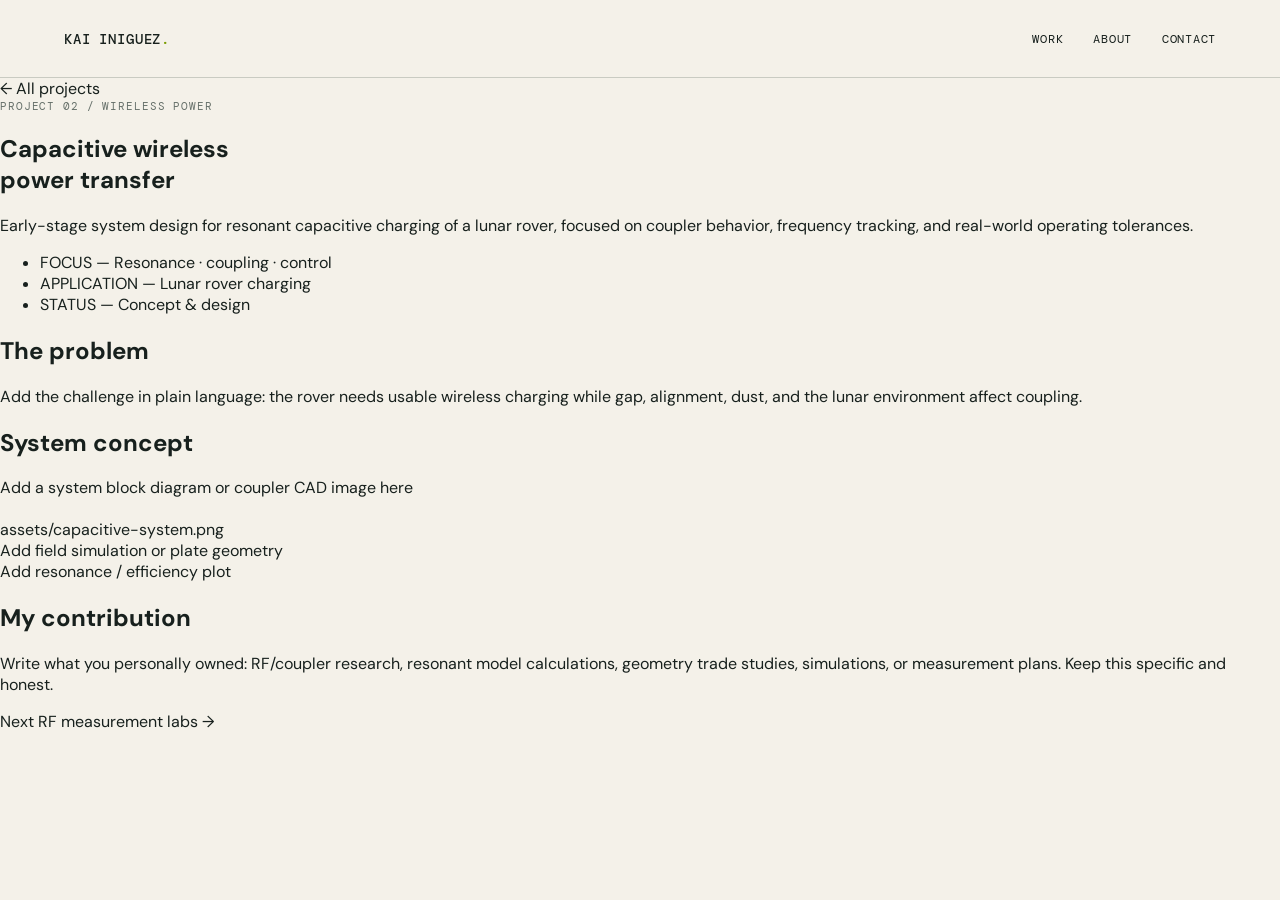
==== projects/capacitive-wireless-power.html @ 9db2a826 "Add files via upload" ====
<!doctype html><html lang="en"><head><meta charset="UTF-8"><meta name="viewport" content="width=device-width,initial-scale=1.0"><title>Capacitive Wireless Power | Kai Iniguez</title><link rel="preconnect" href="https://fonts.googleapis.com"><link rel="preconnect" href="https://fonts.gstatic.com" crossorigin><link href="https://fonts.googleapis.com/css2?family=DM+Mono:wght@400;500&family=DM+Sans:wght@400;500;600;700&family=Instrument+Serif:ital@0;1&display=swap" rel="stylesheet"><link rel="stylesheet" href="../style.css"><link rel="stylesheet" href="../case.css"></head><body><header class="nav"><a class="wordmark" href="../index.html">KAI INIGUEZ<span>.</span></a><nav><a href="../index.html#work">Work</a><a href="../index.html#about">About</a><a href="../index.html#contact">Contact</a></nav></header><main class="case-main"><a class="back-link" href="../index.html#work">← All projects</a><section class="case-hero"><div><p class="eyebrow">Project 02 / Wireless Power</p><h1>Capacitive wireless<br>power transfer</h1></div><div class="case-summary"><p>Early-stage system design for resonant capacitive charging of a lunar rover, focused on coupler behavior, frequency tracking, and real-world operating tolerances.</p><ul class="case-meta"><li>FOCUS — Resonance · coupling · control</li><li>APPLICATION — Lunar rover charging</li><li>STATUS — Concept & design</li></ul></div></section><section class="case-section"><h2>The problem</h2><div><p>Add the challenge in plain language: the rover needs usable wireless charging while gap, alignment, dust, and the lunar environment affect coupling.</p></div></section><section class="case-section"><h2>System concept</h2><div class="image-grid"><div class="image-slot wide">Add a system block diagram or coupler CAD image here<br><br>assets/capacitive-system.png</div><div class="image-slot">Add field simulation or plate geometry</div><div class="image-slot">Add resonance / efficiency plot</div></div></section><section class="case-section"><h2>My contribution</h2><div><p>Write what you personally owned: RF/coupler research, resonant model calculations, geometry trade studies, simulations, or measurement plans. Keep this specific and honest.</p></div></section><p class="next-project">Next <a href="rf-measurement-labs.html">RF measurement labs →</a></p></main></body></html>
---- style.css ----
:root{--ink:#17201d;--paper:#f4f1e9;--accent:#d6ff45;--muted:#66706a;--line:#c9cbc2}*{box-sizing:border-box}html{scroll-behavior:smooth}body{margin:0;background:var(--paper);color:var(--ink);font-family:"DM Sans",sans-serif}a{color:inherit;text-decoration:none}.nav{height:78px;padding:0 5vw;display:flex;align-items:center;justify-content:space-between;border-bottom:1px solid var(--line)}.wordmark{font-family:"DM Mono",monospace;font-size:14px;font-weight:500;letter-spacing:.06em}.wordmark span{color:#7b9c00}.nav nav{display:flex;gap:30px;font:12px "DM Mono",monospace;text-transform:uppercase;letter-spacing:.06em}.nav nav a:hover,.text-link:hover{color:#667f00}.menu-button{display:none;background:none;border:0;font:12px "DM Mono",monospace}.hero{min-height:630px;padding:100px 9vw 46px;position:relative;overflow:hidden;border-bottom:1px solid var(--line)}.eyebrow{font:11px "DM Mono",monospace;letter-spacing:.08em;text-transform:uppercase;margin:0;color:var(--muted)}.hero .eyebrow{color:var(--ink)}.eyebrow span{display:inline-block;width:8px;height:8px;background:var(--accent);border-radius:50%;margin-right:8px}.hero h1{font-size:clamp(52px,8.2vw,118px);letter-spacing:-.075em;line-height:.86;margin:68px 0 76px;font-weight:600}.hero h1 em,.about h2 em,footer h2 em{font-family:"Instrument Serif",serif;font-weight:400}.hero-bottom{display:flex;justify-content:space-between;align-items:end;max-width:890px}.intro{max-width:480px;font-size:18px;line-height:1.5;margin:0}.circle-link{height:58px;width:58px;border:1px solid var(--ink);border-radius:50%;display:grid;place-items:center;font-size:24px;transition:.2s}.circle-link:hover{background:var(--accent);transform:translateY(3px)}.signal-line{position:absolute;right:6vw;bottom:29px;display:flex;align-items:center;gap:3px;height:53px;opacity:.9}.signal-line i{display:block;width:4px;background:var(--ink);border-radius:2px}.signal-line i:nth-child(1),.signal-line i:nth-child(12){height:7px}.signal-line i:nth-child(2),.signal-line i:nth-child(11){height:15px}.signal-line i:nth-child(3),.signal-line i:nth-child(10){height:28px}.signal-line i:nth-child(4),.signal-line i:nth-child(9){height:42px}.signal-line i:nth-child(5),.signal-line i:nth-child(8){height:51px}.signal-line i:nth-child(6),.signal-line i:nth-child(7){height:35px}.selected-work,.process,.about{padding:115px 9vw}.section-heading{display:flex;justify-content:space-between;align-items:baseline;margin-bottom:42px}.section-heading>p:last-child{font-size:14px;color:var(--muted)}.project{border-top:1px solid var(--ink);padding-top:18px}.project-featured{display:grid;grid-template-columns:1.15fr .85fr;gap:7.5vw;padding-bottom:98px}.project-visual{position:relative;background:#202b27;overflow:hidden;min-height:280px}.antenna-visual{background:#e1e5dc;background-image:linear-gradient(#c6cac2 1px,transparent 1px),linear-gradient(90deg,#c6cac2 1px,transparent 1px);background-size:24px 24px}.grid-plane{position:absolute;inset:35% 9% 18%;border:1px solid #7c837d;transform:skewY(-13deg)}.patch{position:absolute;width:31%;height:25%;background:#63786d;border:1px solid #17201d;transform:skewY(-13deg) rotate(-1deg);box-shadow:9px 11px 0 #a3ada3}.patch-one{left:29%;top:29%}.patch-two{left:35%;top:19%;background:#91a498;box-shadow:10px 13px 0 #89958a}.feed-line{position:absolute;width:39%;height:2px;background:#d0ff3c;left:11%;top:59%;transform:rotate(-13deg)}.axis{position:absolute;font:11px "DM Mono",monospace;color:#59635c}.axis.x{bottom:12%;right:11%}.axis.y{top:13%;left:12%}.visual-label{position:absolute;bottom:16px;left:17px;color:#fff;font:10px "DM Mono",monospace;letter-spacing:.08em}.antenna-visual .visual-label{color:#26312d}.label-top{top:16px;bottom:auto}.label-bottom{left:auto;right:17px}.project-copy{align-self:center}.project-number{font:11px "DM Mono",monospace;color:var(--muted);margin:0 0 22px}.project h2{font-size:clamp(30px,3.1vw,48px);letter-spacing:-.055em;line-height:.98;margin:0 0 22px}.project-copy>p:not(.project-number),.project-small>p:not(.project-number){font-size:15px;line-height:1.55;max-width:470px;color:#3e4942}.tags{display:flex;flex-wrap:wrap;gap:7px;padding:0;margin:26px 0;list-style:none}.tags li{padding:6px 9px;border:1px solid #aeb5ac;border-radius:20px;color:#4d5750;font:10px "DM Mono",monospace}.text-link{font:12px "DM Mono",monospace;text-transform:uppercase;letter-spacing:.04em;border-bottom:1px solid currentColor;padding-bottom:4px}.text-link span{margin-left:10px}.project-grid{display:grid;grid-template-columns:1fr 1fr;gap:5vw}.project-small{padding-top:18px}.project-small .project-visual{height:260px;min-height:0;margin-bottom:22px}.project-small h2{font-size:31px}.power-visual{background:#31362b}.plate{position:absolute;width:63%;height:24px;border:1px solid #c4caaf;left:18%;transform:perspective(160px) rotateX(48deg)}.plate-a{top:38%;background:#d8ff43}.plate-b{top:58%;background:#8d9780}.field{position:absolute;left:28%;width:43%;border:1px solid rgba(213,255,69,.7);border-radius:50%;height:35px}.f1{top:41%}.f2{top:47%;transform:scale(.82)}.f3{top:53%;transform:scale(.62)}.scope{position:absolute;left:14%;top:14%;width:72%;height:66%;border:1px solid #829189;background:linear-gradient(#445048,#445048) 50%/1px 100% no-repeat,linear-gradient(90deg,#445048,#445048) 50%/100% 1px no-repeat}.scope span{position:absolute;height:100%;width:1px;background:#445048}.scope span:nth-child(1){left:20%}.scope span:nth-child(2){left:40%}.scope span:nth-child(3){left:60%}.scope span:nth-child(4){left:80%}.scope b{position:absolute;width:100%;height:1px;top:30%;background:#445048}.lab-visual{background:#17201d}.trace{position:absolute;width:60%;height:41%;left:21%;top:28%;border-bottom:2px solid var(--accent);border-radius:50%;transform:rotate(-8deg)}.marker{position:absolute;right:20%;top:34%;padding:4px 6px;background:var(--accent);font:10px "DM Mono",monospace}.process{background:var(--ink);color:#f6f3ec}.process .eyebrow{color:#aeb6ae}.process-list{margin-top:63px;display:grid;grid-template-columns:repeat(3,1fr);gap:5vw}.process-list div{border-top:1px solid #778079;padding-top:16px}.process-list span{font:11px "DM Mono",monospace;color:#d6ff45}.process-list h3{font-size:24px;letter-spacing:-.04em;margin:52px 0 11px}.process-list p{color:#c6ccc6;font-size:14px;line-height:1.55;max-width:250px}.about{display:grid;grid-template-columns:1fr 2fr;gap:8vw}.about h2,footer h2{font-size:clamp(42px,5.3vw,77px);line-height:.96;letter-spacing:-.065em;margin:0 0 28px}.about div>p{max-width:510px;line-height:1.65;color:#475149;margin-bottom:28px}footer{background:var(--accent);padding:92px 9vw 32px}footer .eyebrow{color:#28300c}footer h2{margin-top:55px}.footer-links{display:flex;gap:25px;flex-wrap:wrap;margin:66px 0 88px;font:12px "DM Mono",monospace;text-transform:uppercase}.footer-links a{border-bottom:1px solid currentColor;padding-bottom:4px}.copyright{font:10px "DM Mono",monospace;margin:0}@media(max-width:720px){.nav{height:64px;padding:0 6vw}.nav nav{display:none}.nav nav.open{display:flex;position:absolute;z-index:2;top:64px;left:0;right:0;background:var(--paper);padding:20px 6vw;border-bottom:1px solid var(--line)}.menu-button{display:block}.hero{min-height:580px;padding:78px 7vw 35px}.hero h1{margin:60px 0 65px}.hero-bottom{display:block}.intro{font-size:16px}.circle-link{margin-top:32px}.signal-line{display:none}.selected-work,.process,.about{padding:75px 7vw}.section-heading{display:block}.section-heading>p:last-child{margin-top:12px}.project-featured,.project-grid,.about,.process-list{grid-template-columns:1fr}.project-featured{gap:30px;padding-bottom:65px}.project-grid{gap:55px}.project-small .project-visual{height:225px}.process-list{gap:40px;margin-top:45px}.process-list h3{margin-top:23px}.about{gap:40px}footer{padding:70px 7vw 25px}.footer-links{margin:55px 0 70px;display:grid;gap:18px}}
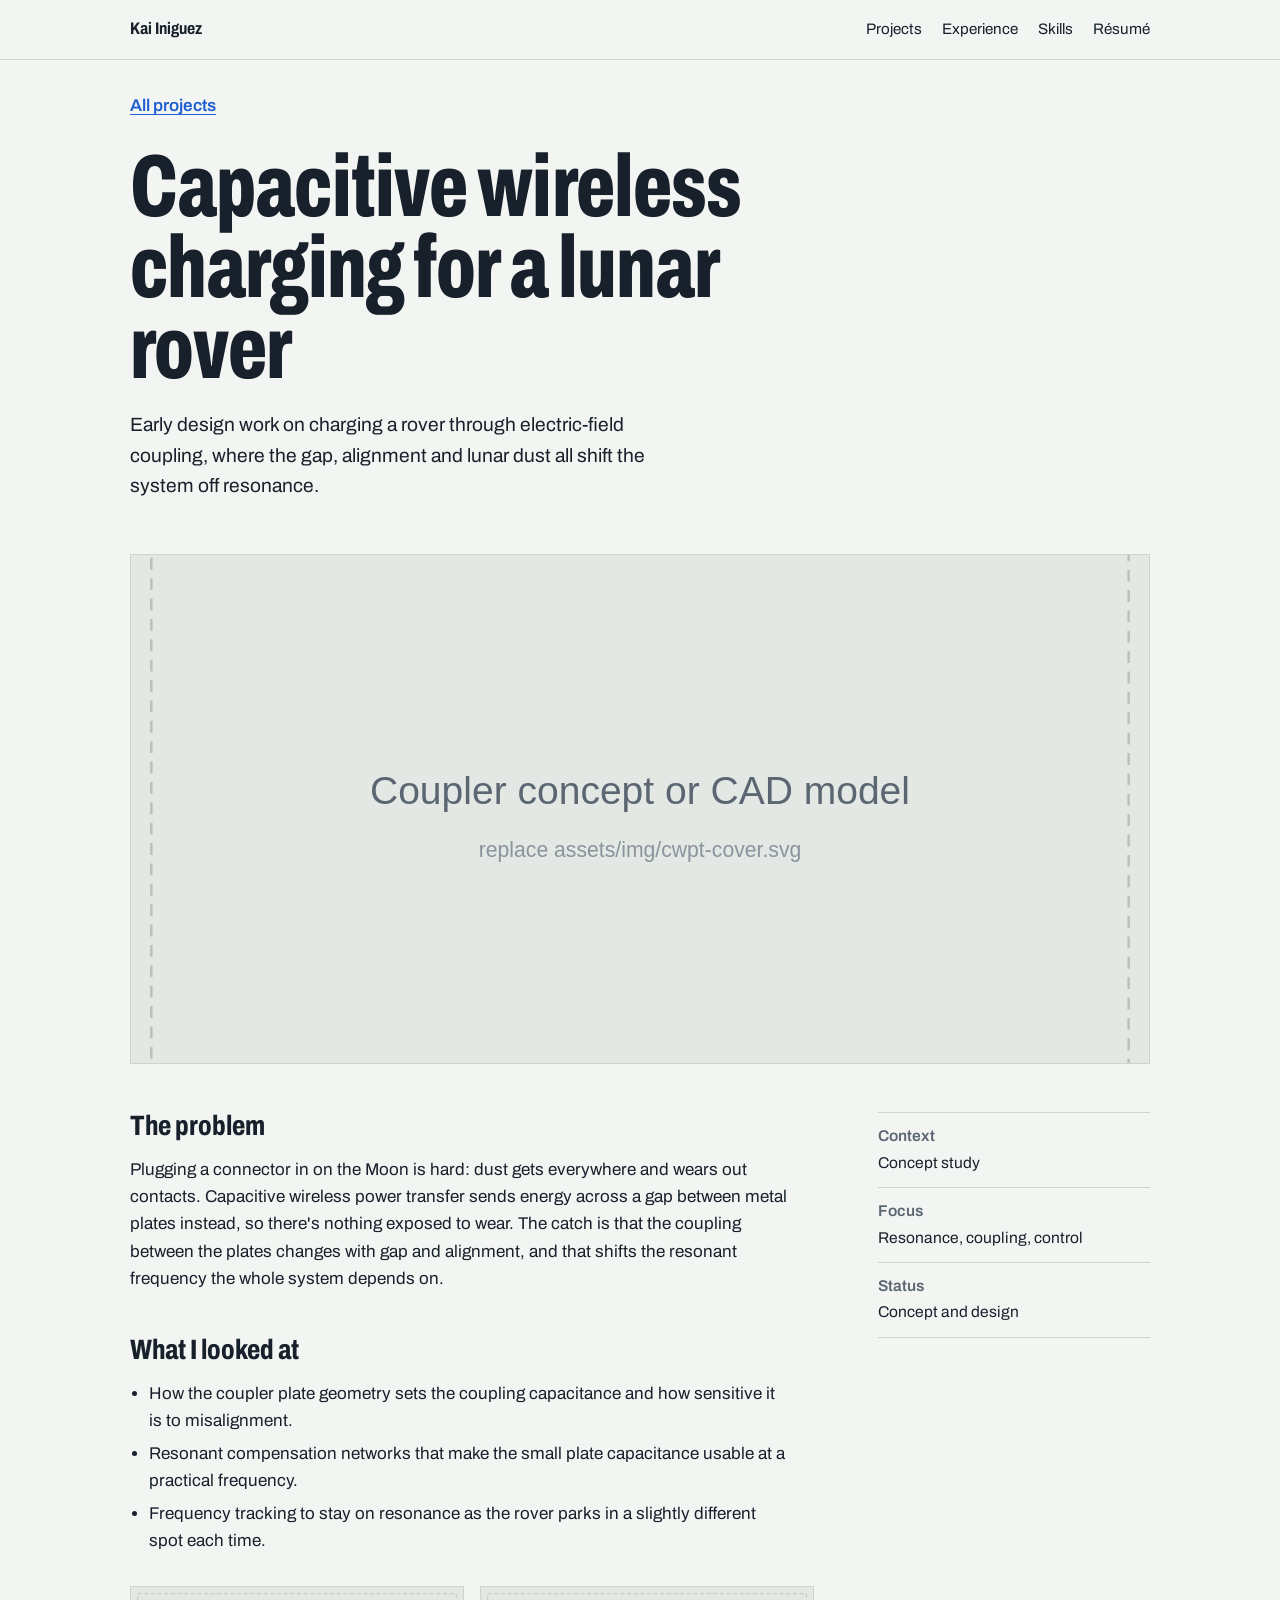
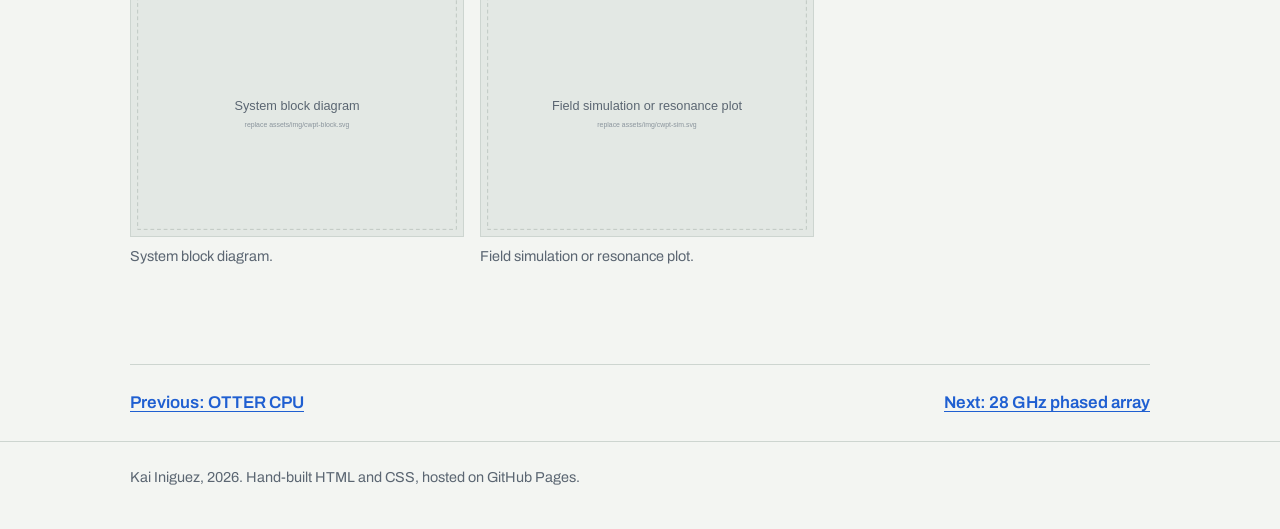
==== commit 6fce3489: "Redesign portfolio with real projects and experience New layout with a project page for each project" ====
--- a/projects/capacitive-wireless-power.html
+++ b/projects/capacitive-wireless-power.html
@@ -1 +1,79 @@
-<!doctype html><html lang="en"><head><meta charset="UTF-8"><meta name="viewport" content="width=device-width,initial-scale=1.0"><title>Capacitive Wireless Power | Kai Iniguez</title><link rel="preconnect" href="https://fonts.googleapis.com"><link rel="preconnect" href="https://fonts.gstatic.com" crossorigin><link href="https://fonts.googleapis.com/css2?family=DM+Mono:wght@400;500&family=DM+Sans:wght@400;500;600;700&family=Instrument+Serif:ital@0;1&display=swap" rel="stylesheet"><link rel="stylesheet" href="../style.css"><link rel="stylesheet" href="../case.css"></head><body><header class="nav"><a class="wordmark" href="../index.html">KAI INIGUEZ<span>.</span></a><nav><a href="../index.html#work">Work</a><a href="../index.html#about">About</a><a href="../index.html#contact">Contact</a></nav></header><main class="case-main"><a class="back-link" href="../index.html#work">← All projects</a><section class="case-hero"><div><p class="eyebrow">Project 02 / Wireless Power</p><h1>Capacitive wireless<br>power transfer</h1></div><div class="case-summary"><p>Early-stage system design for resonant capacitive charging of a lunar rover, focused on coupler behavior, frequency tracking, and real-world operating tolerances.</p><ul class="case-meta"><li>FOCUS — Resonance · coupling · control</li><li>APPLICATION — Lunar rover charging</li><li>STATUS — Concept & design</li></ul></div></section><section class="case-section"><h2>The problem</h2><div><p>Add the challenge in plain language: the rover needs usable wireless charging while gap, alignment, dust, and the lunar environment affect coupling.</p></div></section><section class="case-section"><h2>System concept</h2><div class="image-grid"><div class="image-slot wide">Add a system block diagram or coupler CAD image here<br><br>assets/capacitive-system.png</div><div class="image-slot">Add field simulation or plate geometry</div><div class="image-slot">Add resonance / efficiency plot</div></div></section><section class="case-section"><h2>My contribution</h2><div><p>Write what you personally owned: RF/coupler research, resonant model calculations, geometry trade studies, simulations, or measurement plans. Keep this specific and honest.</p></div></section><p class="next-project">Next <a href="rf-measurement-labs.html">RF measurement labs →</a></p></main></body></html>
+<!doctype html>
+<html lang="en">
+<head>
+  <meta charset="utf-8">
+  <meta name="viewport" content="width=device-width, initial-scale=1">
+  <title>Capacitive wireless charging for a lunar rover | Kai Iniguez</title>
+  <meta name="description" content="Early design work on charging a rover through electric-field coupling, where the gap, alignment and lunar dust all shift the system off resonance.">
+  <link rel="preconnect" href="https://fonts.googleapis.com">
+  <link rel="preconnect" href="https://fonts.gstatic.com" crossorigin>
+  <link href="https://fonts.googleapis.com/css2?family=Archivo:wdth,wght@62..125,400..800&display=swap" rel="stylesheet">
+  <link rel="stylesheet" href="../css/style.css">
+</head>
+<body>
+
+  <header class="topbar">
+    <div class="wrap">
+      <a class="home" href="../">Kai Iniguez</a>
+      <nav aria-label="Main">
+        <a href="../#projects">Projects</a>
+        <a href="../#experience">Experience</a>
+        <a class="optional" href="../#skills">Skills</a>
+        <a href="../assets/Kai-Iniguez-Resume.pdf">Résumé</a>
+      </nav>
+    </div>
+  </header>
+
+  <main class="wrap">
+    <a class="back" href="../#projects">All projects</a>
+
+    <header class="detail-head">
+      <h1 class="display">Capacitive wireless charging for a lunar rover</h1>
+      <p class="lede">Early design work on charging a rover through electric-field coupling, where the gap, alignment and lunar dust all shift the system off resonance.</p>
+    </header>
+
+    <figure class="hero-img">
+      <img src="../assets/img/cwpt-cover.svg" alt="Lunar rover wireless power">
+    </figure>
+
+    <div class="detail-body">
+      <article class="prose">
+        <h2>The problem</h2>
+        <p>Plugging a connector in on the Moon is hard: dust gets everywhere and wears out contacts. Capacitive wireless power transfer sends energy across a gap between metal plates instead, so there's nothing exposed to wear. The catch is that the coupling between the plates changes with gap and alignment, and that shifts the resonant frequency the whole system depends on.</p>
+
+        <h2>What I looked at</h2>
+        <ul>
+          <li>How the coupler plate geometry sets the coupling capacitance and how sensitive it is to misalignment.</li>
+          <li>Resonant compensation networks that make the small plate capacitance usable at a practical frequency.</li>
+          <li>Frequency tracking to stay on resonance as the rover parks in a slightly different spot each time.</li>
+        </ul>
+        <!-- Add: what you personally did here (calculations, simulations, trade studies) and who the work was for. -->
+
+        <figure class="pair">
+          <figure><img src="../assets/img/cwpt-block.svg" alt="System block diagram"><figcaption>System block diagram.</figcaption></figure>
+          <figure><img src="../assets/img/cwpt-sim.svg" alt="Field simulation or resonance plot"><figcaption>Field simulation or resonance plot.</figcaption></figure>
+        </figure>
+      </article>
+
+      <aside>
+        <table class="specs">
+          <tr><th>Context</th><td>Concept study</td></tr>
+          <tr><th>Focus</th><td>Resonance, coupling, control</td></tr>
+          <tr><th>Status</th><td>Concept and design</td></tr>
+        </table>
+
+      </aside>
+    </div>
+
+    <nav class="next" aria-label="More projects">
+      <a href="otter-cpu.html">Previous: OTTER CPU</a>
+      <a href="phased-array.html">Next: 28 GHz phased array</a>
+    </nav>
+  </main>
+
+  <footer class="footer">
+    <div class="wrap">Kai Iniguez, 2026. Hand-built HTML and CSS, hosted on GitHub Pages.</div>
+  </footer>
+
+</body>
+</html>
--- a/css/style.css
+++ b/css/style.css
@@ -0,0 +1,429 @@
+/* ------------------------------------------------------------------
+   Portfolio styles
+   Colors and fonts live in :root so you can retheme in one place.
+   ------------------------------------------------------------------ */
+
+:root {
+  --paper: #f3f5f2;
+  --ink: #17202b;
+  --muted: #5b6672;
+  --rule: #cdd5d0;
+  --probe: #1f5fd1;      /* link + accent color (scope channel 2 blue) */
+  --screen: #10161c;     /* oscilloscope screen in the header */
+  --trace: #f2c230;      /* oscilloscope trace */
+  --grat: #26313b;       /* oscilloscope graticule */
+
+  --font: "Archivo", system-ui, -apple-system, "Segoe UI", sans-serif;
+  --measure: 66ch;
+  --page: 1100px;
+  --gutter: clamp(16px, 4vw, 40px);
+}
+
+*,
+*::before,
+*::after { box-sizing: border-box; }
+
+html { -webkit-text-size-adjust: 100%; }
+
+body {
+  margin: 0;
+  background: var(--paper);
+  color: var(--ink);
+  font-family: var(--font);
+  font-size: 1.0625rem;
+  line-height: 1.6;
+  font-variation-settings: "wdth" 100;
+}
+
+img { max-width: 100%; display: block; }
+
+a { color: var(--probe); text-underline-offset: 0.18em; text-decoration-thickness: 1px; }
+a:hover { text-decoration-thickness: 2px; }
+a:focus-visible,
+button:focus-visible {
+  outline: 2px solid var(--probe);
+  outline-offset: 3px;
+  border-radius: 2px;
+}
+
+.wrap {
+  max-width: var(--page);
+  margin: 0 auto;
+  padding: 0 var(--gutter);
+}
+
+/* ---------- top bar ---------- */
+
+.topbar {
+  border-bottom: 1px solid var(--rule);
+}
+.topbar .wrap {
+  display: flex;
+  align-items: baseline;
+  justify-content: space-between;
+  gap: 1rem;
+  padding-top: 1rem;
+  padding-bottom: 1rem;
+}
+.topbar .home {
+  color: var(--ink);
+  text-decoration: none;
+  font-weight: 700;
+  font-stretch: 80%;
+  font-variation-settings: "wdth" 80;
+  font-size: 1.05rem;
+}
+.topbar nav {
+  display: flex;
+  gap: 1.25rem;
+  flex-wrap: wrap;
+  font-size: 0.95rem;
+}
+.topbar nav a { color: var(--ink); text-decoration: none; }
+.topbar nav a:hover { color: var(--probe); }
+
+/* ---------- display type ---------- */
+
+.display {
+  font-weight: 800;
+  font-variation-settings: "wdth" 68;
+  font-stretch: 68%;
+  line-height: 0.92;
+  letter-spacing: -0.01em;
+  margin: 0;
+}
+
+h2 {
+  font-weight: 750;
+  font-variation-settings: "wdth" 75;
+  font-stretch: 75%;
+  font-size: clamp(1.9rem, 4vw, 2.6rem);
+  line-height: 1;
+  margin: 0 0 1.75rem;
+}
+
+h3 {
+  font-weight: 700;
+  font-size: 1.25rem;
+  line-height: 1.25;
+  margin: 0 0 0.4rem;
+}
+
+p { margin: 0 0 1rem; max-width: var(--measure); }
+
+/* ---------- hero ---------- */
+
+.hero {
+  display: grid;
+  grid-template-columns: 1.15fr 1fr;
+  gap: clamp(1.5rem, 4vw, 3.5rem);
+  align-items: end;
+  padding: clamp(3rem, 8vw, 6rem) 0 clamp(3rem, 6vw, 4.5rem);
+}
+.hero .display { font-size: clamp(3.6rem, 11vw, 7.5rem); }
+.hero .lede {
+  font-size: 1.2rem;
+  margin-top: 1.5rem;
+  max-width: 34ch;
+}
+.hero .links {
+  display: flex;
+  flex-wrap: wrap;
+  gap: 0.6rem 1.4rem;
+  margin-top: 1.5rem;
+  font-weight: 600;
+}
+
+/* The oscilloscope: the one decorative moment on the site */
+.scope {
+  background: var(--screen);
+  border-radius: 6px;
+  padding: 14px 14px 10px;
+  color: #9fb0bf;
+  font-size: 0.8rem;
+}
+.scope svg { width: 100%; height: auto; display: block; }
+.scope .grat line { stroke: var(--grat); stroke-width: 1; }
+.scope .grat line.axis { stroke: #3a4752; }
+.scope .wave {
+  fill: none;
+  stroke: var(--trace);
+  stroke-width: 2.25;
+  stroke-linejoin: round;
+  filter: drop-shadow(0 0 3px rgba(242, 194, 48, 0.55));
+  stroke-dasharray: 1600;
+  stroke-dashoffset: 1600;
+  animation: sweep 2.4s cubic-bezier(.45, .05, .35, 1) 0.3s forwards;
+}
+.scope .readout {
+  display: flex;
+  justify-content: space-between;
+  gap: 1rem;
+  padding-top: 8px;
+  font-variant-numeric: tabular-nums;
+}
+.scope .readout b { color: var(--trace); font-weight: 600; }
+
+@keyframes sweep { to { stroke-dashoffset: 0; } }
+
+@media (prefers-reduced-motion: reduce) {
+  .scope .wave { animation: none; stroke-dashoffset: 0; }
+}
+
+/* ---------- sections ---------- */
+
+.section {
+  border-top: 1px solid var(--rule);
+  padding: clamp(2.75rem, 6vw, 4.5rem) 0;
+}
+
+/* ---------- project index ---------- */
+
+.feature {
+  display: grid;
+  grid-template-columns: 1.3fr 1fr;
+  gap: clamp(1.25rem, 3vw, 2.5rem);
+  align-items: center;
+  text-decoration: none;
+  color: inherit;
+  margin-bottom: clamp(2.5rem, 5vw, 3.5rem);
+}
+.feature h3 { font-size: 1.7rem; }
+
+.grid {
+  display: grid;
+  grid-template-columns: repeat(3, 1fr);
+  gap: clamp(1.75rem, 3vw, 2.5rem) clamp(1.25rem, 2.5vw, 2rem);
+}
+
+.project {
+  display: block;
+  text-decoration: none;
+  color: inherit;
+}
+.project .thumb,
+.feature .thumb {
+  border: 1px solid var(--rule);
+  background: #e6eae6;
+  aspect-ratio: 4 / 3;
+  overflow: hidden;
+  margin-bottom: 0.9rem;
+}
+.feature .thumb { aspect-ratio: 16 / 10; margin-bottom: 0; }
+.project .thumb img,
+.feature .thumb img {
+  width: 100%;
+  height: 100%;
+  object-fit: cover;
+}
+.project p,
+.feature p { color: var(--muted); margin-bottom: 0.6rem; }
+.project h3,
+.feature h3 { color: var(--ink); }
+
+.project:hover h3,
+.feature:hover h3 { color: var(--probe); text-decoration: underline; text-underline-offset: 0.18em; }
+
+.tools {
+  font-size: 0.875rem;
+  color: var(--ink);
+  margin: 0;
+}
+.kind {
+  font-size: 0.875rem;
+  color: var(--muted);
+  margin: 0 0 0.3rem;
+}
+
+/* ---------- experience ---------- */
+
+.timeline { list-style: none; padding: 0; margin: 0; }
+.timeline li {
+  display: grid;
+  grid-template-columns: 11rem 1fr;
+  gap: 1.5rem;
+  padding: 1.4rem 0;
+  border-top: 1px solid var(--rule);
+}
+.timeline li:first-child { border-top: 0; padding-top: 0; }
+.timeline .when {
+  color: var(--muted);
+  font-size: 0.95rem;
+  font-variant-numeric: tabular-nums;
+  padding-top: 0.15rem;
+}
+.timeline .org { color: var(--muted); margin: 0 0 0.5rem; }
+.timeline ul { margin: 0; padding-left: 1.1rem; max-width: var(--measure); }
+.timeline ul li { display: list-item; border: 0; padding: 0.15rem 0; }
+
+/* ---------- skills ---------- */
+
+.skills {
+  display: grid;
+  grid-template-columns: repeat(4, 1fr);
+  gap: 1.5rem 2rem;
+  margin: 0;
+}
+.skills dt { font-weight: 700; margin-bottom: 0.35rem; }
+.skills dd { margin: 0; color: var(--muted); }
+
+/* ---------- contact / footer ---------- */
+
+.contact p { font-size: 1.2rem; }
+
+.footer {
+  border-top: 1px solid var(--rule);
+  padding: 1.5rem 0 2.5rem;
+  color: var(--muted);
+  font-size: 0.9rem;
+}
+
+/* ---------- project detail page ---------- */
+
+.back {
+  display: inline-block;
+  margin: 2rem 0 0;
+  font-weight: 600;
+}
+
+.detail-head {
+  padding: 1.75rem 0 2.25rem;
+}
+.detail-head .display { font-size: clamp(2.8rem, 8vw, 5.5rem); max-width: 16ch; }
+.detail-head .lede { font-size: 1.2rem; margin-top: 1.25rem; max-width: 52ch; }
+
+.specs {
+  width: 100%;
+  border-collapse: collapse;
+  margin: 0 0 2.5rem;
+  font-size: 0.975rem;
+}
+.specs th,
+.specs td {
+  text-align: left;
+  vertical-align: top;
+  padding: 0.6rem 0;
+  border-top: 1px solid var(--rule);
+}
+.specs tr:last-child th,
+.specs tr:last-child td { border-bottom: 1px solid var(--rule); }
+.specs th { width: 9rem; font-weight: 600; color: var(--muted); padding-right: 1rem; }
+
+.detail-body {
+  display: grid;
+  grid-template-columns: minmax(0, 1fr) 17rem;
+  gap: clamp(2rem, 5vw, 4rem);
+  align-items: start;
+}
+.detail-body aside { position: sticky; top: 1.5rem; }
+.detail-body aside .specs { margin-bottom: 1.25rem; }
+.detail-body aside .specs th { width: auto; display: block; border: 0; padding: 0.7rem 0 0; }
+.detail-body aside .specs td { display: block; border-top: 0; padding-top: 0.1rem; }
+.detail-body aside .specs tr { display: block; border-top: 1px solid var(--rule); }
+.detail-body aside .specs tr:last-child { border-bottom: 1px solid var(--rule); }
+.detail-body aside .specs tr:last-child th,
+.detail-body aside .specs tr:last-child td { border-bottom: 0; }
+.detail-body aside .specs td { padding-bottom: 0.7rem; }
+.detail-body aside .actions { display: grid; gap: 0.5rem; font-weight: 600; }
+
+.prose h2 {
+  font-size: 1.75rem;
+  margin: 2.75rem 0 1rem;
+}
+.prose h2:first-child { margin-top: 0; }
+.prose ul,
+.prose ol { max-width: var(--measure); padding-left: 1.2rem; margin: 0 0 1rem; }
+.prose li { margin-bottom: 0.35rem; }
+
+figure { margin: 2rem 0; }
+figure img { border: 1px solid var(--rule); background: #e6eae6; width: 100%; }
+figcaption { font-size: 0.9rem; color: var(--muted); margin-top: 0.5rem; max-width: var(--measure); }
+
+.hero-img { margin: 0 0 3rem; }
+.hero-img img { aspect-ratio: 16 / 8; object-fit: cover; }
+
+.pair {
+  display: grid;
+  grid-template-columns: 1fr 1fr;
+  gap: 1rem;
+}
+.pair figure { margin: 0; }
+
+.numbers {
+  display: grid;
+  grid-template-columns: repeat(3, 1fr);
+  gap: 1rem;
+  margin: 1.5rem 0 2rem;
+  padding: 0;
+  list-style: none;
+}
+.numbers li {
+  border-left: 3px solid var(--probe);
+  padding: 0.2rem 0 0.2rem 0.9rem;
+  color: var(--muted);
+  font-size: 0.95rem;
+  line-height: 1.35;
+}
+.numbers strong {
+  display: block;
+  color: var(--ink);
+  font-size: 1.6rem;
+  font-variation-settings: "wdth" 75;
+  font-stretch: 75%;
+  font-variant-numeric: tabular-nums;
+}
+
+.next {
+  display: flex;
+  justify-content: space-between;
+  gap: 1rem;
+  border-top: 1px solid var(--rule);
+  margin-top: 4rem;
+  padding: 1.5rem 0;
+  font-weight: 600;
+}
+
+/* ---------- responsive ---------- */
+
+@media (max-width: 900px) {
+  .hero { grid-template-columns: 1fr; align-items: start; }
+  .grid { grid-template-columns: repeat(2, 1fr); }
+  .skills { grid-template-columns: repeat(2, 1fr); }
+  .detail-body { grid-template-columns: 1fr; }
+  .detail-body aside { position: static; order: -1; }
+}
+
+@media (max-width: 640px) {
+  body { font-size: 1rem; }
+  .feature { grid-template-columns: 1fr; }
+  .grid { grid-template-columns: 1fr; }
+  .timeline li { grid-template-columns: 1fr; gap: 0.25rem; }
+  .skills { grid-template-columns: 1fr; }
+  .pair { grid-template-columns: 1fr; }
+  .numbers { grid-template-columns: 1fr; }
+  .topbar nav { gap: 0.9rem; }
+  .topbar nav a.optional { display: none; }
+}
+
+.prose .numbers { padding-left: 0; max-width: none; }
+
+/* second featured project: image on the right */
+.feature.flip > .thumb { order: 2; }
+.feature.flip { grid-template-columns: 1fr 1.3fr; }
+
+/* two-column project grid */
+.grid.two { grid-template-columns: repeat(2, 1fr); }
+.grid.two .thumb { aspect-ratio: 16 / 10; }
+
+@media (max-width: 640px) {
+  .feature.flip { grid-template-columns: 1fr; }
+  .feature.flip > .thumb { order: 0; }
+  .grid.two { grid-template-columns: 1fr; }
+}
+
+/* note shown on in-progress project pages */
+.status {
+  border-left: 3px solid var(--trace);
+  padding: 0.2rem 0 0.2rem 0.9rem;
+  color: var(--muted);
+}
